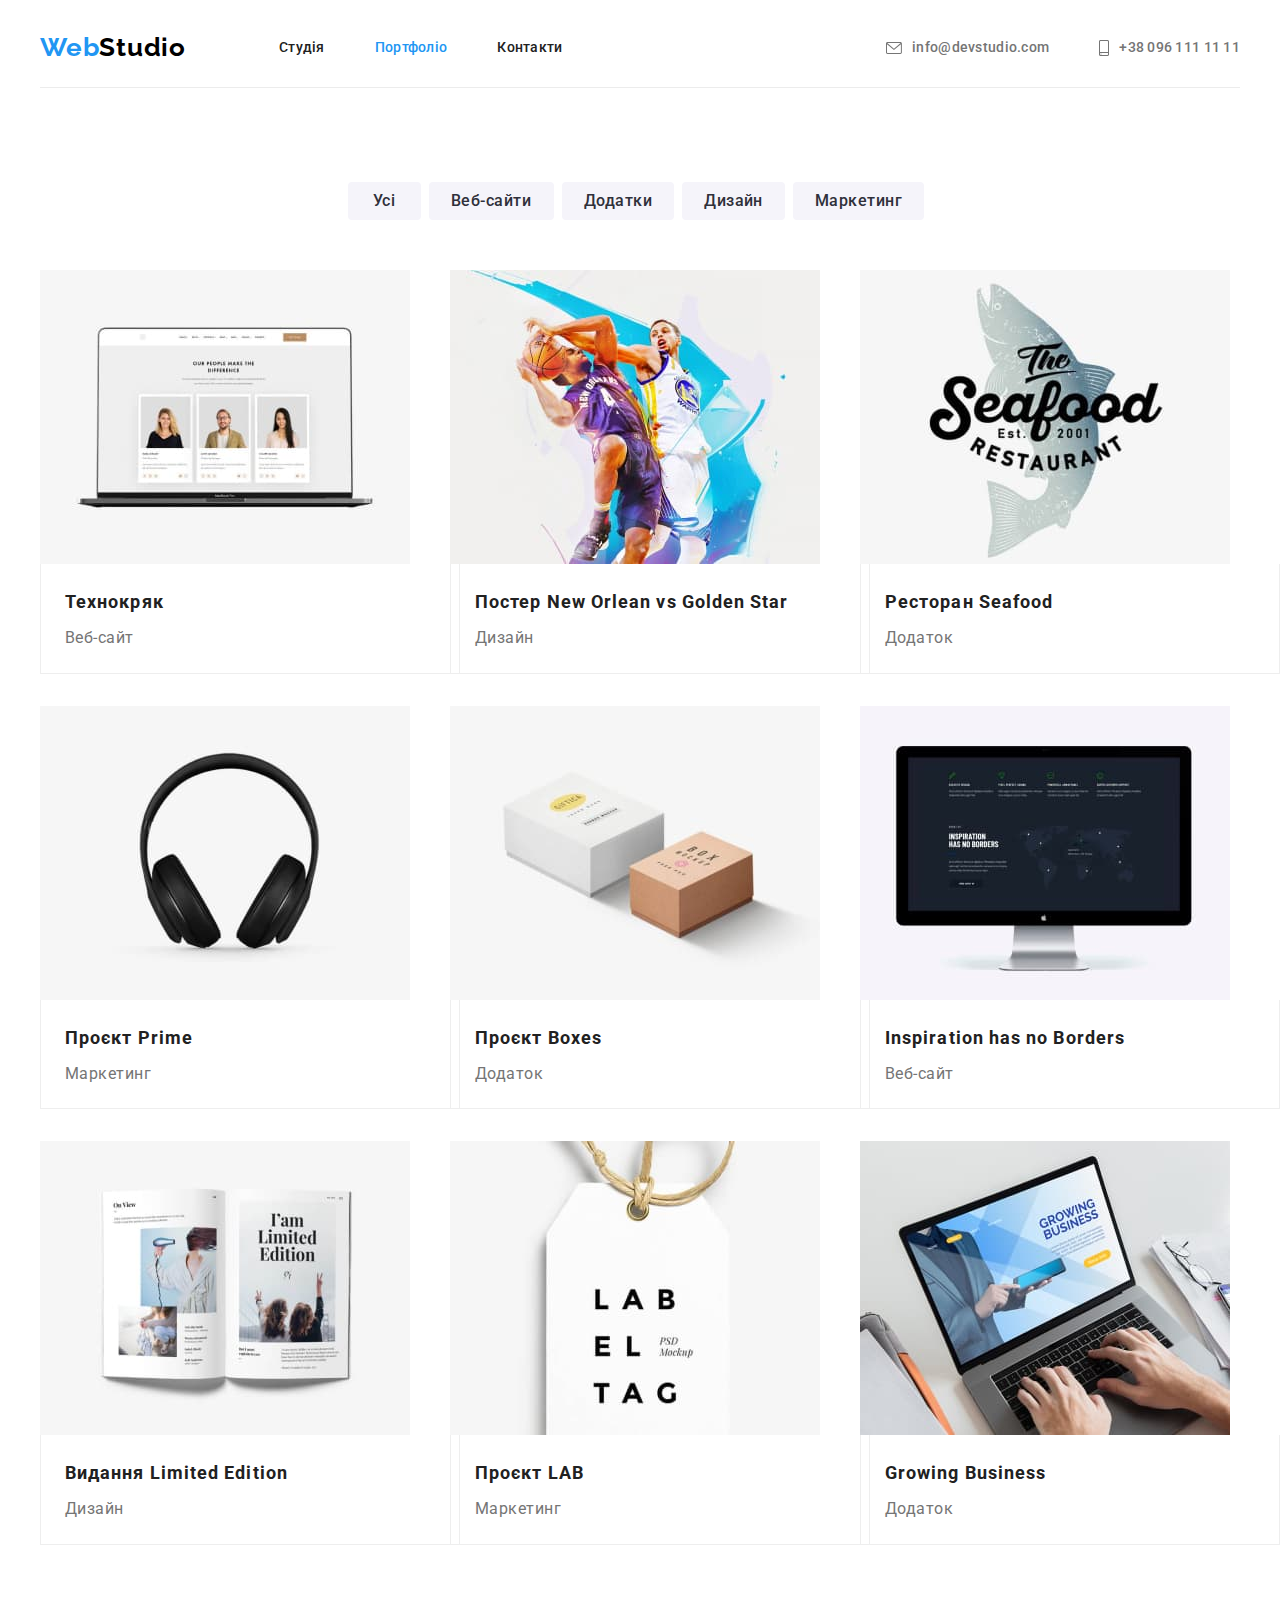
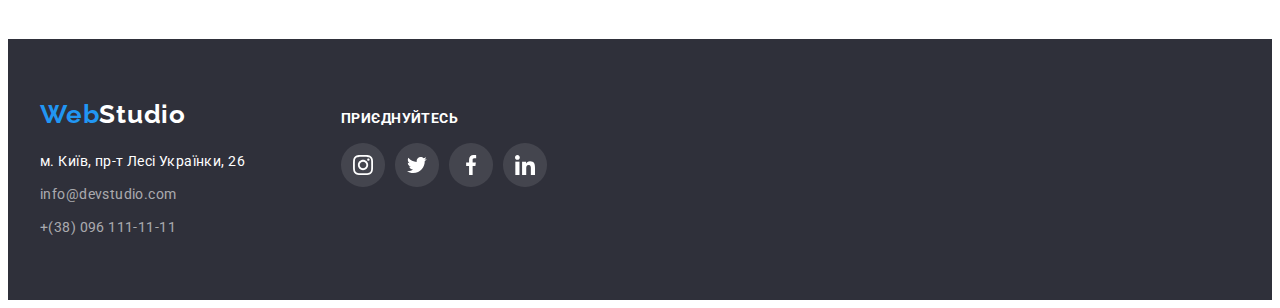
==== portfolio.html @ 00485f4c "Start" ====
<!DOCTYPE html>
<html lang="uk">

<head>
    <meta charset="UTF-8">
    <meta http-equiv="X-UA-Compatible" content="IE=edge">
    <meta name="viewport" content="width=device-width, initial-scale=1.0">
    <title>Домашнє завдання</title>
    <link
        href="https://fonts.googleapis.com/css2?family=Raleway:wght@700&family=Roboto:wght@400;500;700;900&display=swap"
        rel="stylesheet" />
    <link rel="stylesheet" href="https://cdnjs.cloudflare.com/ajax/libs/modern-normalize/1.1.0/modern-normalize.min.css"
        integrity="sha512-wpPYUAdjBVSE4KJnH1VR1HeZfpl1ub8YT/NKx4PuQ5NmX2tKuGu6U/JRp5y+Y8XG2tV+wKQpNHVUX03MfMFn9Q=="
        crossorigin="anonymous" referrerpolicy="no-referrer" />
    <link rel="stylesheet" href="css/styles.css" />
</head>

<body>
    <div class="container">
        <header class="page-header">
            <nav class="site-contacts">
                    <a href="" class="logo underline">Web<span class="black underline">Studio</span></a> 
                    <ul class="site-nav list">
                        <li class="nav-item"><a href="./index.html" class="link underline link-studio">Студія</a></li>
                        <li class="nav-item"><a href="./portfolio.html" class="link current underline link-studio">Портфоліо</a></li>
                        <li class="nav-item"><a href="" class="link underline link-studio">Контакти</a></li>
                    </ul>
                    <ul class="contacts-nav list">
                        <li class="aside icon-envelope">
                            <a href="" class="link underline">
                                <svg class="aside-icon" width="16" height="12">
                                    <use class="link-aside-icon" href="./images/icons.svg#icon-envelope"></use>
                                </svg>info@devstudio.com
                            </a>
                        </li>
                        <li class="aside icon-smartphone">
                            <a href="" class="link underline">
                                <svg class="aside-icon" width="10" height="16">
                                    <use class="link-aside-icon" href="./images/icons.svg#icon-smartphone"></use>
                                </svg>+38 096 111 11 11
                            </a>
                        </li>
                    </ul> 
            </nav>
        </header>
    </div>
    <main>
        <section class="section-navigation section">
            <div class="container benefits">
                <h1 class="hidden visually-hidden">Портфоліо</h1>
                <ul class="navigation list">
                    <li class="container-btn"><button type="button" class="button portfolio all">Усі</button></li>
                    <li class="container-btn"><button type="button" class="button portfolio web">Веб-сайти</button></li>
                    <li class="container-btn"><button type="button" class="button portfolio appendices">Додатки</button>
                    </li>
                    <li class="container-btn"><button type="button" class="button portfolio design">Дизайн</button></li>
                    <li class="container-btn"><button type="button"
                            class="button portfolio marketing">Маркетинг</button></li>
                </ul>
                <ul class="navigation-images list">
                    <li class="container-images">
                        <a href="" class="underline active">
                            <div class="wrap-box">
                                <div class="wrap-box-active">
                                    <img src="./images/techno.jpg" alt="Технокряк" width="370" height="294">
                                    <div class="active-position">
                                        <p class="navigation-text">Ресурс пропонує комплексні пропозиції з різним рівнем
                                            функціоналу та сервісів.
                                            Все це дозволить відвідувачу отримати вичерпні відомості про компанію чи
                                            приватну особу.
                                        </p>
                                    </div>
                                </div>
                                <div class="container-title">
                                    <h2 class="navigation-title">Технокряк</h2>
                                    <p class="title">Веб-сайт</p>
                                </div>
                            </div>
                        </a>
                    </li>
                    <li class="container-images">
                        <a href="" class="underline active">
                            <div class="wrap-box">
                                <div class="wrap-box-active">
                                    <img src="./images/neworlean.jpg" alt="Постер New Orlean vs Golden Star" width="370"
                                        height="294">
                                    <div class="active-position">
                                        <p class="navigation-text">Ресурс пропонує комплексні пропозиції з різним рівнем
                                            функціоналу та сервісів.
                                            Все це дозволить відвідувачу отримати вичерпні відомості про компанію чи
                                            приватну особу.
                                        </p>
                                    </div>
                                </div>
                                <div class="container-title">
                                    <h2 class="navigation-title">Постер New Orlean vs Golden Star</h2>
                                    <p class="title">Дизайн</p>
                                </div>
                            </div>
                        </a>
                    </li>
                    <li class="container-images">
                        <a href="" class="underline active">
                            <div class="wrap-box">
                                <div class="wrap-box-active">
                                    <img src="./images/seafood.jpg" alt="Ресторан Seafood" width="370" height="294">
                                    <div class="active-position">
                                        <p class="navigation-text">Ресурс пропонує комплексні пропозиції з різним рівнем
                                            функціоналу та сервісів.
                                            Все це дозволить відвідувачу отримати вичерпні відомості про компанію чи
                                            приватну особу.
                                        </p>
                                    </div>
                                </div>
                                <div class="container-title">
                                    <h2 class="navigation-title">Ресторан Seafood</h2>
                                    <p class="title">Додаток</p>
                                </div>
                            </div>
                        </a>
                    </li>
                    <li class="container-images">
                        <a href="" class="underline active">
                            <div class="wrap-box">
                                <div class="wrap-box-active">
                                    <img src="./images/prime.jpg" alt="Проєкт Prime" width="370" height="294">
                                    <div class="active-position">
                                        <p class="navigation-text">Ресурс пропонує комплексні пропозиції з різним рівнем
                                            функціоналу та сервісів.
                                            Все це дозволить відвідувачу отримати вичерпні відомості про компанію чи
                                            приватну особу.
                                        </p>
                                    </div>
                                </div>
                                <div class="container-title">
                                    <h2 class="navigation-title">Проєкт Prime</h2>
                                    <p class="title">Маркетинг</p>
                                </div>
                            </div>
                        </a>
                    </li>
                    <li class="container-images">
                        <a href="" class="underline active">
                            <div class="wrap-box">
                                <div class="wrap-box-active">
                                    <img src="./images/вoxes.jpg" alt="Проєкт Boxes" width="370" height="294">
                                    <div class="active-position">
                                        <p class="navigation-text">Ресурс пропонує комплексні пропозиції з різним рівнем
                                            функціоналу та сервісів.
                                            Все це дозволить відвідувачу отримати вичерпні відомості про компанію чи
                                            приватну особу.
                                        </p>
                                    </div>
                                </div>
                                <div class="container-title">
                                    <h2 class="navigation-title">Проєкт Boxes</h2>
                                    <p class="title">Додаток</p>
                                </div>
                            </div>
                        </a>
                    </li>
                    <li class="container-images">
                        <a href="" class="underline active">
                            <div class="wrap-box">
                                <div class="wrap-box-active">
                                    <img src="./images/inspiration.jpg" alt="Inspiration has no Borders" width="370"
                                        height="294">
                                    <div class="active-position">
                                        <p class="navigation-text">Ресурс пропонує комплексні пропозиції з різним рівнем
                                            функціоналу та сервісів.
                                            Все це дозволить відвідувачу отримати вичерпні відомості про компанію чи
                                            приватну особу.
                                        </p>
                                    </div>
                                </div>
                                <div class="container-title">
                                    <h2 class="navigation-title">Inspiration has no Borders</h2>
                                    <p class="title">Веб-сайт</p>
                                </div>
                            </div>
                        </a>
                    </li>
                    <li class="container-images">
                        <a href="" class="underline active">
                            <div class="wrap-box">
                                <div class="wrap-box-active">
                                    <img src="./images/limitededition.jpg" alt="Видання Limited Edition" width="370"
                                        height="294">
                                    <div class="active-position">
                                        <p class="navigation-text">Ресурс пропонує комплексні пропозиції з різним рівнем
                                            функціоналу та сервісів.
                                            Все це дозволить відвідувачу отримати вичерпні відомості про компанію чи
                                            приватну особу.
                                        </p>
                                    </div>
                                </div>
                                <div class="container-title">
                                    <h2 class="navigation-title">Видання Limited Edition</h2>
                                    <p class="title">Дизайн</p>
                                </div>
                            </div>
                        </a>
                    </li>
                    <li class="container-images">
                        <a href="" class="underline active">
                            <div class="wrap-box">
                                <div class="wrap-box-active">
                                    <img src="./images/lab.jpg" alt="Проєкт LAB" width="370" height="294">
                                    <div class="active-position">
                                        <p class="navigation-text">Ресурс пропонує комплексні пропозиції з різним рівнем
                                            функціоналу та сервісів.
                                            Все це дозволить відвідувачу отримати вичерпні відомості про компанію чи
                                            приватну особу.
                                        </p>
                                    </div>
                                </div>
                                <div class="container-title">
                                    <h2 class="navigation-title">Проєкт LAB</h2>
                                    <p class="title">Маркетинг</p>
                                </div>
                            </div>
                        </a>
                    </li>
                    <li class="container-images">
                        <a href="" class="underline active">
                            <div class="wrap-box">
                                <div class="wrap-box-active">
                                    <img src="./images/growing-business.jpg" alt="Growing Business" width="370"
                                        height="294">
                                    <div class="active-position">
                                        <p class="navigation-text">Ресурс пропонує комплексні пропозиції з різним рівнем
                                            функціоналу та сервісів.
                                            Все це дозволить відвідувачу отримати вичерпні відомості про компанію чи
                                            приватну особу.
                                        </p>
                                    </div>
                                </div>
                                <div class="container-title">
                                    <h2 class="navigation-title">Growing Business</h2>
                                    <p class="title">Додаток</p>
                                </div>
                            </div>
                        </a>
                    </li>
                </ul>
            </div>
        </section>
    </main>
    <footer class="basement">
        <div class="container social-link">
            <div class="logo-social-link">
                <a href="" class="logo-blue underline width-logo">Web<span
                        class="organization underline">Studio</span></a>
                <address class="wrapper">
                    <ul class="basement-address list">
                        <li class="indent"><a href="https://goo.gl/maps/bryajU4262Nfg22KA"
                                class="footer-text-color underline" target="_blank" rel="noopener noreferrer">
                                м. Київ, пр-т Лесі Українки, 26</a></li>
                        <li class="indent"><a href="mailto:info@devstudio.com"
                                class="footer underline">info@devstudio.com</a><br></li>
                        <li class="indent"><a href="tel:+380961111111" class="footer underline">+(38) 096 111-11-11</a>
                        </li>
                    </ul>
                </address>
            </div>
            <div class="social-link-icon">
                <strong class="link-title">ПРИЄДНУЙТЕСЬ</strong>
                <ul class="link-basement">
                    <li class="link-icon list">
                        <a href="#" class="svg-link">
                            <svg class="icon-basement" width="20" height="20">
                                <use class="svg-icons" href="./images/icons.svg#icon-instagram"></use>
                            </svg>
                        </a>
                    </li>
                    <li class="link-icon list">
                        <a href="#" class="svg-link">
                            <svg class="icon-basement list" width="20" height="20">
                                <use class="svg-icons" href="./images/icons.svg#icon-group"></use>
                            </svg>
                        </a>
                    </li>
                    <li class="link-icon list">
                        <a href="#" class="svg-link">
                            <svg class="icon-basement" width="20" height="20">
                                <use class="svg-icons" href="./images/icons.svg#icon-facebook"></use>
                            </svg>
                        </a>
                    </li>
                    <li class="link-icon list">
                        <a href="#" class="svg-link">
                            <svg class="icon-basement" width="20" height="20">
                                <use class="svg-icons" href="./images/icons.svg#icon-linkedin"></use>
                            </svg>
                        </a>
                    </li>
                </ul>
            </div>
    </footer>
</body>

</html>
---- css/styles.css ----
/* ======Index.html====== */

/* Основной текст #212121; */
/* Вторичный текст #757575 */
/* Белый цвет #FFFFFF;*/
/* Акцент #2196F3 */
/* Фон #2F303A; */
/* Фторичный фон #F5F4FA; */
/* Футер color: rgba(255, 255, 255, 0.6); */

/* html{
    box-sizing: border-box;
}

*,
*::before,
*::after{
    box-sizing: inherit;

} */

/* Секции */

/* Сброс стилей */
/* 
h1,
h2,
h3,
h4,
h5,
h6,
p{
margin-top: 0;
margin-bottom: 0;
} */

/* ul,ol{
margin-top: 0;
margin-bottom: 0; 
padding-left: 0;
} */

img{
    display: block;
}

.list{
    list-style: none;
    margin: 0;
    padding: 0;
}

.underline{
    text-decoration: none;
    
    

}

/* ALL STYTES */


.section{
    padding-bottom: 94px;
}  


.container{
    margin-left: auto;
    margin-right: auto;
    width: 1200px;
    /* outline: 2px solid tomato; */
    padding-left: 15px;
    padding-right: 15px;
    }

/* Переменная */
:root{
    --primary-text-color: #212121;
    --title-text-color: #757575;
    --accent-color: #2196F3;
    --background-color: #2F303A; 
    --hero-text-color: #FFFFFF;
    --button-color:#F5F4FA;
    --footer-contacts-color: rgba(255, 255, 255, 0.6);
    --black-hero-color: #000000;
    --container-bordder-color:#EEEEEE;
    --hero-solid-color: #C4C4C4;
    --link-icon-color: #AFB1B8; 
    --section-team-bacground-color:#F5F4FA;
    --timing-function-active: 250ms cubic-bezier(0.4, 0, 0.2, 1);

}

body {
    
    background: var(--hero-text-color);
    color: var(--primary-text-color);

    font-family: Roboto, sans-serif;
}

/* HEADER */

.page-header{
    
    padding-top: 24px;
    padding-bottom: 24px;
    border-bottom: 1px solid#ECECEC;
}

.site-contacts{
    
    display: flex;
    align-items: center;
}

/* Logo */ 

.logo{
    color: var(--accent-color);
    font-family: Raleway, sans-serif;
    font-weight: 700;
    font-size: 26px;
    line-height: 1.2;
    letter-spacing: 0.03em;

    margin-right: 93px;
}

.black{
    color: var(--black-hero-color);
    font-family: Raleway, sans-serif;
    font-weight: 700;
    font-size: 26px;
    line-height: 1.2;
    letter-spacing: 0.03em;
    
}
    
.logo-blue{
    color: var(--accent-color);
    font-family: Raleway, sans-serif;
    font-weight: 700;
    font-size: 26px;
    line-height: 1.2;
    letter-spacing: 0.03em;

    display: block;
    margin-bottom: 20px;

}

.organization{

    color: var(--hero-text-color);
    font-family: Raleway, sans-serif;
    font-weight: 700;
    font-size: 26px;
    line-height: 1.2;
    letter-spacing: 0.03em;
    
}

/* site-nav */

.site-nav{
    
    display: flex;
}

.nav-item{
    
    display: flex;
    align-items: center;
}

.link-studio{
    position: relative;
}

.link-studio::after{
    position: absolute;
    display: block;
    content: "";

    width: 100%;
    height: 4px;
    left: 0;
    bottom: -32px;

    
    background: #2196F3;
    border-radius: 2px;

    transition: opacity var(--timing-function-active);
    opacity: 0;
}

.link-studio:hover::after{
    opacity: 1;
}

/* .link-studio-portfolio::after{
    position: absolute;
    display: block;
    content: "";
    
    width: 72px;
    height: 4px;
    left: 0;
    bottom: -32px;

    
    background: #2196F3;
    border-radius: 2px;

    transition: opacity var(--timing-function-active);
    opacity: 0;
}

.link-studio-portfolio:hover::after{
    opacity: 1;
} */

/* .nav-item-contacts::after{
    position: absolute;
    left: 452px;
    top: 75px;

    display: block;
    content: "";
    width: 68px;
    height: 4px;
    
    background: #2196F3;
    border-radius: 2px;

    transition: opacity cubic-bezier(0.4, 0, 0.2, 1) 250ms 0ms;
    opacity: 0;
}

.nav-item-contacts:hover::after{
    opacity: 1;
} */


.site-nav .nav-item:not(:last-child){
    margin-right: 50px;
}


.site-nav .link {
    color: var(--primary-text-color);
    font-weight: 500;
    font-size: 14px;
    line-height: 1.14;
    letter-spacing: 0.02em;

    transition: color 250ms cubic-bezier(0.4, 0, 0.2, 1);
}

.site-nav .link:hover, 
.site-nav .link:focus{
    color: var(--accent-color);
}

.site-nav .link:last-child{
    margin-right: 0;
}

.site-nav .link.current{
    color: var(--accent-color);
}

/* contacts-nav */

.contacts-nav{
display: flex;
margin-left: auto;
}

.contacts-nav .aside:not(:last-child){
    margin-right: 50px;
}

.aside-icon{
    margin: 0;
    padding: 0;
    margin-right: 10px;
    fill: var(--title-text-color);

    transition: fill 250ms cubic-bezier(0.4, 0, 0.2, 1);
}

.link:hover .aside-icon,
.link:focus .aside-icon{
    fill: var(--accent-color);
}


/* .aside::before{
    content: "";
    display: inline-flex;
    width: 16px; 
    min-height: 16px;
    margin-right: 10px;
    outline: 1px solid tomato;
    background-repeat: no-repeat;
    background-position: center;
} */

/* .icon-envelope::before{
    min-height: 12px;
    background-image: url(../images/envelope.svg);
}

.icom-smartphone::before{
    background-image: url(../images/smartphone.svg);
} */


.contacts-nav .link {
    display: flex;
    align-items: center;

    color: var(--title-text-color);
    font-weight: 500;
    font-size: 14px;
    line-height: 1.14;
    letter-spacing: 0.02em;

    transition: color 250ms cubic-bezier(0.4, 0, 0.2, 1);

}

.link:hover,
.link:focus{
    color: var(--accent-color);
}


/* Hero */

.overlay{
    max-width: 1600px;
    height: 600px;
    margin-left: auto;
    margin-right: auto;
    outline: 1px solid var(--hero-solid-color);
    /* background-repeat: no-repeat; */
    background-size: cover;
    background-position: center;
    background-color: var(--hero-solid-color);
    background-image: 
    linear-gradient(to right, rgba(47, 48, 58, 0.4), 
    rgba(47, 48, 58, 0.4)),
    url(../images/hero-img.jpg);
}

.container-hero{
    
    text-align: center;
    display: flex;
    flex-direction: column;
    align-items: center;
    padding-top: 200px;
    padding-bottom: 200px;
}

.hero-title {

    color: var(--hero-text-color);
    font-weight: 900;
    font-size: 44px;
    line-height: 1.4;
    letter-spacing: 0.06em;
    text-transform: uppercase;
    width: 698px;

    margin-top: 0;
    margin-bottom: 30px;
    margin-right: auto;
    margin-left: auto;
}

/* Button */

/* .button{
    color: var(--primary-text-color);
    background-color: var(--hero-text-color);
    cursor: pointer;
    
} */

.button.primary{
    color: var(--hero-text-color);
    background-color: var(--accent-color);
    font-weight: 700;
    font-size: 16px;
    line-height: 1.8;
    align-items: center;
    text-align: center;
    letter-spacing: 0.06em;
    border: none;

    display: inline-block;
    border-radius: 4px;
    padding: 10px 32px;
    min-width: 216px;
    align-items: center;
    
}

/* Преимущества */

.section-feature{
    padding-top: 94px;
}

.feature{ 
    display: flex;
}

.feature-desc:not(:last-child){
    margin-right: 30px;
}

.icons{
    display: flex;
    height: 120px;
    margin-bottom: 30px;
    /* outline: 1px solid tomato; */
    justify-content: center;
    align-items: center;
    background-color: var(--button-color);
}


/* .feature-desc.icon-antenna::before{
    background-image: url(../images/antenna.svg);
}

.feature-desc.icon-clock::before{
    background-image: url(../images/clock.svg);
}  

.feature-desc.icon-diagram::before{
    background-image: url(../images/diagram.svg);
}

.feature-desc.icon-astronaut::before{
    background-image: url(../images/astronaut.svg);
} */

.feature .section-title{
    font-weight: 700;
    font-size: 14px;
    line-height: 1.14;
    letter-spacing: 0.03em;

    margin-top: 0;
    margin-bottom: 10px;
}

.feature .title{
    font-weight: 400;
    font-size: 14px;
    line-height: 1.7;
    letter-spacing: 0.03em;
    width: 270px;

    margin-top: 0;
    margin-bottom: 0;
}

/* Чем занимаемся */

.section-doing{
    padding-top: 0;
}

.images{
    display: flex;
    justify-content: space-between;
    
}

.img-list:not(:last-child){
    margin-right: 30px;
}

.section .doing-title{
    font-weight: 700;
    font-size: 36px;
    line-height: 1.16;
    text-align: center;
    letter-spacing: 0.03em;

    margin-top: 0;
    margin-bottom: 50px;
} 

/* Наша команда */

.background-color{
    background-color: var(--section-team-bacground-color);
}

.our-section{
    padding-top: 94px;
}

.images-team{
    display: flex; 
    flex-wrap: wrap;
}

.img-team{
    box-shadow: 0px 1px 3px rgba(0, 0, 0, 0.12), 
    0px 1px 1px rgba(0, 0, 0, 0.14), 
    0px 2px 1px rgba(0, 0, 0, 0.2);

    width: calc((100% - 90px)/ 4);
    margin-right: 30px;

}

.img-team:nth-child(4n){
    margin-right: 0px;
}

.images-subtitle{
    background-color: var(--hero-text-color);
    
    display: block;
    margin-left: auto;
    margin-right: auto;
    width: 270px;
    padding: 30px;

}

.wrap{
    display: flex;
}

.thumb{
    display: flex;
    justify-content: center;
    align-items: center;
    height: 44px;
    width: 44px;
    margin-right: 10px;
    border-radius: 50%;
    /* outline: 1px solid tomato; */
    background-size: 20px;
    background-repeat: no-repeat;
    background-position: center;

    transition: background-color 250ms cubic-bezier(0.4, 0, 0.2, 1);
}

.thumb:hover, 
.thumb:focus{
    background-color:var(--accent-color);
}

.thumb:last-child{
    margin-right: 0;
}


.images-subtitle-icon{
    fill: var(--link-icon-color);

    transition: fill 250ms cubic-bezier(0.4, 0, 0.2, 1);
}

.thumb:hover .images-subtitle-icon,
.thumb:focus .images-subtitle-icon{
    fill: var(--button-color);
}

.section .section-team{
    font-weight: 700;
    font-size: 36px;
    line-height: 1.16;
    text-align: center;
    letter-spacing: 0.03em;

    margin-top: 0;
    margin-bottom: 50px;
}

.section .our-team{
    font-weight: 500;
    font-size: 16px;
    line-height: 1.18;
    text-align: center;
    letter-spacing: 0.03em;

    margin-top: 0;
    margin-bottom: 10px;
}

.section .team{
    font-weight: 400;
    font-size: 16px;
    line-height: 1.18;
    text-align: center;
    letter-spacing: 0.03em;
    color: var(--title-text-color);

    margin-top: 0;
    margin-bottom: 16px;
}

/* clients company */

.clients{
    padding-top: 94px;
}

.clients-title{
    font-weight: 700;
    font-size: 36px;
    line-height: 1.16;
    text-align: center;
    letter-spacing: 0.03em;

    margin-top: 0;
    margin-bottom: 50px;
}

.clients-items{
    display: flex;
    justify-content: space-between;

}

.link-companys{
    display: flex;
    justify-content: center;
    align-items: center; 
    fill: var(--link-icon-color);

    width: 170px;
    height: 92px;
    border: 1px solid var(--link-icon-color);
    border-radius: 4%;

    transition: fill 250ms cubic-bezier(0.4, 0, 0.2, 1), 
    border-color 250ms cubic-bezier(0.4, 0, 0.2, 1);
}

.link-companys:focus,
.link-companys:hover{
    fill: var(--accent-color);
    border-color: var(--accent-color);
}

/*  Подвал */

.social-link{
    display: flex;
    align-items: baseline;
}

.indent:not(:last-child){
margin-bottom: 9px;
}

.footer-text-color{
    font-weight: 400;
    font-size: 14px;
    line-height: 1.7;
    letter-spacing: 0.03em;
    color: var(--hero-text-color);
    font-style: normal;

    transition: color 250ms cubic-bezier(0.4, 0, 0.2, 1);
}

.footer-text-color:hover,
.footer-text-color:focus{
    color: var(--accent-color);
}


.basement{
    background-color: var(--background-color);
    padding-top: 60px;
    padding-bottom: 60px;
    
}

.width-logo{
    width: 231px;
}

.address{
    font-weight: 400;
    font-size: 14px;
    line-height: 1.7;
    letter-spacing: 0.03em;
    color: var(--hero-text-color);
    list-style: normal;
    font-style: normal;
}

.footer{
    font-weight: 400;
    font-size: 14px;
    line-height: 1.7;
    letter-spacing: 0.03em;
    color: var(--footer-contacts-color);
    font-style: normal;

    transition: color 250ms cubic-bezier(0.4, 0, 0.2, 1);
}

.footer:hover, 
.footer:focus{
    color: var(--accent-color);
}

.wrapper{
    display: flex;
    width: 231px; 
    margin-right: 70px;
}

.link-title{
    
    font-weight: 700;
    font-size: 14px;
    line-height: 1.14;
    letter-spacing: 0.03em;
    margin-top: 0;
    margin-bottom: 20px;
    color: var(--hero-text-color);
}

.link-basement{
    display: flex;
    padding: 0;
}

.svg-link{
    display: flex;
    justify-content: center;
    align-items: center;

    height: 44px;
    width: 44px;
    margin-right: 10px;
    border-radius: 50%;
    background-image:linear-gradient(to right, rgba(255, 255, 255, 0.1), rgba(255, 255, 255, 0.1));
    background-size: 20px;
    background-position: center;

    transition: background-color 250ms cubic-bezier(0.4, 0, 0.2, 1);
}

.svg-link:hover, 
.svg-link:focus{
    background-color:var(--accent-color);
}

.link-icon:last-child{
    margin-right: 0;
}

.icon-basement{
    fill: var(--hero-text-color);
}

/* ======Portfolio.html====== */

/* Цвет кнопки #F5F4FA; */
/* Кнопка в фокусе #2196F3; */
/* Основной фон  #FFFFFF;*/
/* Вторичный текст #757575 */
/* Основной текст #212121; */
/* Футер color: rgba(255, 255, 255, 0.6); */
/* Фон карточки #EEEEEE; */

.portfolio-border{
    border-bottom: 1px solid #ECECEC;
}

/* Button */

.button{
    color: var(--background-color);
    background-color: var(--button-color);
    font-weight: 500;
    font-size: 16px;
    line-height: 1.6;
    text-align: center;
    letter-spacing: 0.03em;
    cursor: pointer;
    border: none;
    border-radius: 10px;
    font-family: inherit;

    transition: color 250ms cubic-bezier(0.4, 0, 0.2, 1),
    background-color 250ms cubic-bezier(0.4, 0, 0.2, 1),
    box-shadow 250ms cubic-bezier(0.4, 0, 0.2, 1);
    
}

.navigation .button.portfolio:hover,
.navigation .button.portfolio:focus
{
    color: var(--hero-text-color);
    background-color: var(--accent-color);
    box-shadow: 0px 3px 1px rgba(0, 0, 0, 0.1), 
    0px 1px 2px rgba(0, 0, 0, 0.08), 
    0px 2px 2px rgba(0, 0, 0, 0.12);
    
}

.portfolio.all{

    border-radius: 4px;
    padding: 6px 25px;
    min-width: 73px;
    display: inline-block;
    align-items: center;
}

.portfolio.web{

    border-radius: 4px;
    padding: 6px 22px;
    min-width: 125px;
    display: inline-block;
    align-items: center;
}

.portfolio.appendices{

    border-radius: 4px;
    padding: 6px 22px;
    min-width: 112px;
    display: inline-block;
    align-items: center;
}

.portfolio.design{

    border-radius: 4px;
    padding: 6px 22px;
    min-width: 103px;
    display: inline-block;
    align-items: center;
}

.portfolio.marketing{

    border-radius: 4px;
    padding: 6px 22px;
    min-width: 130px;
    display: inline-block;
    align-items: center;
}

/* navigation */

.navigation{
    display: flex;
    justify-content: center;
    margin-bottom: 50px;
}

.container-btn{
    margin-right: 8px;

}

.navigation-title {
    color: var(--primary-text-color);
    font-weight: 700;
    font-size: 18px;
    line-height: 2;
    letter-spacing: 0.06em;

    margin-top: 0;
    margin-bottom: 4px;
    width: 322px;

}

/* Navigation-images */

.section-navigation{
    padding-top: 94px;
}

.navigation-images{
    display: flex;
    flex-wrap: wrap;
}

.container-images{
    
    width: calc((100% - 60px)/ 3);
    margin-right: 30px;
    margin-bottom: 32px;
}

.container-images:nth-child(3n){
    margin-right: 0px;
}

.container-images:nth-last-child(-n + 3){
    margin-bottom: 0px;
}

.wrap-box{
    transition: box-shadow 250ms cubic-bezier(0.4, 0, 0.2, 1);
}

.active:hover .wrap-box{
    box-shadow: 0px 1px 1px rgba(0, 0, 0, 0.12), 
    0px 4px 4px rgba(0, 0, 0, 0.06), 
    1px 4px 6px rgba(0, 0, 0, 0.16);
}

.container-title{
    display: block;
    width: 370px;
    padding: 20px 24px;
    border: 1px solid var(--container-bordder-color);
    border-top: 0;
}

.wrap-box-active{
    position: relative;
    overflow: hidden; 
}

.active-position{
    position: absolute;    
    width: 370px;
    height: 294px;
    /* top: 50%;
    left: 50%; */
    /* transform: translate(-50%, -50%);  */
    transition:
    transform 250ms cubic-bezier(0.4, 0, 0.2, 1);  

    /* opacity: 0; */
    transform: translateY(0); 

    background-color:  rgba(33, 150, 243, 0.9);
}

.active:hover .active-position{
    /* opacity: 1; */
    transform: translateY(-100%);
}

.navigation-text{

    color: var(--button-color);
    
    font-weight: 400;
    font-size: 18px;
    line-height: 1.5;
    letter-spacing: 0.03em;
    padding: 63px 24px;

    margin: 0;
    }   

/*  Title */

.title {
    color: var(--title-text-color);
    font-weight: 400;
    font-size: 16px;
    line-height: 1.8;
    letter-spacing: 0.03em;

    margin-top: 0;
    margin-bottom: 0;
}

/* Скрытый заголовок */

.hidden{

    color: var(--hero-text-color);
    font-weight: 900;
    font-size: 44px;
    line-height: 1.4;
    text-align: center;
    letter-spacing: 0.06em;
    text-transform: uppercase;

    margin-top: 0;
    margin-bottom: 0;
    visibility: hidden;
}

.visually-hidden {
    position: absolute;
    width: 1px;
    height: 1px;
    margin: -1px;
    border: 0;
    padding: 0;


    white-space: nowrap;
    clip-path: inset(100%);
    clip: rect(0 0 0 0);
    overflow: hidden;
}


/*=====Modal.html=====*/

.backdrop{
    position: fixed;
    top: 0;
    left: 0;
    width: 100vw;
    height: 100vh;
    background-color: rgba(0, 0, 0, 0.2);

    transition:
    opacity 250ms cubic-bezier(0.4, 0, 0.2, 1),
    visibility 250ms cubic-bezier(0.4, 0, 0.2, 1);

}

.backdrop.is-hidden{
    opacity: 0;
    visibility: hidden;
    pointer-events: none;
}

.modal{
    position: absolute;
    top: 50%;
    left: 50%;
    transform: translate(-50%, -50%);

    width: 528px;
    height: 580px;
    border-radius: 4px;

    background-color: var(--hero-text-color);
}

.modal-close-btn{
    position: absolute;
    top: 8px;
    right: 8px;

    display: flex;
    justify-content: center;
    align-items: center;

    width: 30px;
    height: 30px;
    border-radius: 50%;
    background-color: transparent;
    border: 1px solid rgba(0, 0, 0, 0.1);
    box-shadow: 0px 1px 3px rgba(0, 0, 0, 0.12), 
    0px 1px 1px rgba(0, 0, 0, 0.14), 0px 2px 1px rgba(0, 0, 0, 0.2);
    padding: 0;
    cursor: pointer;

}
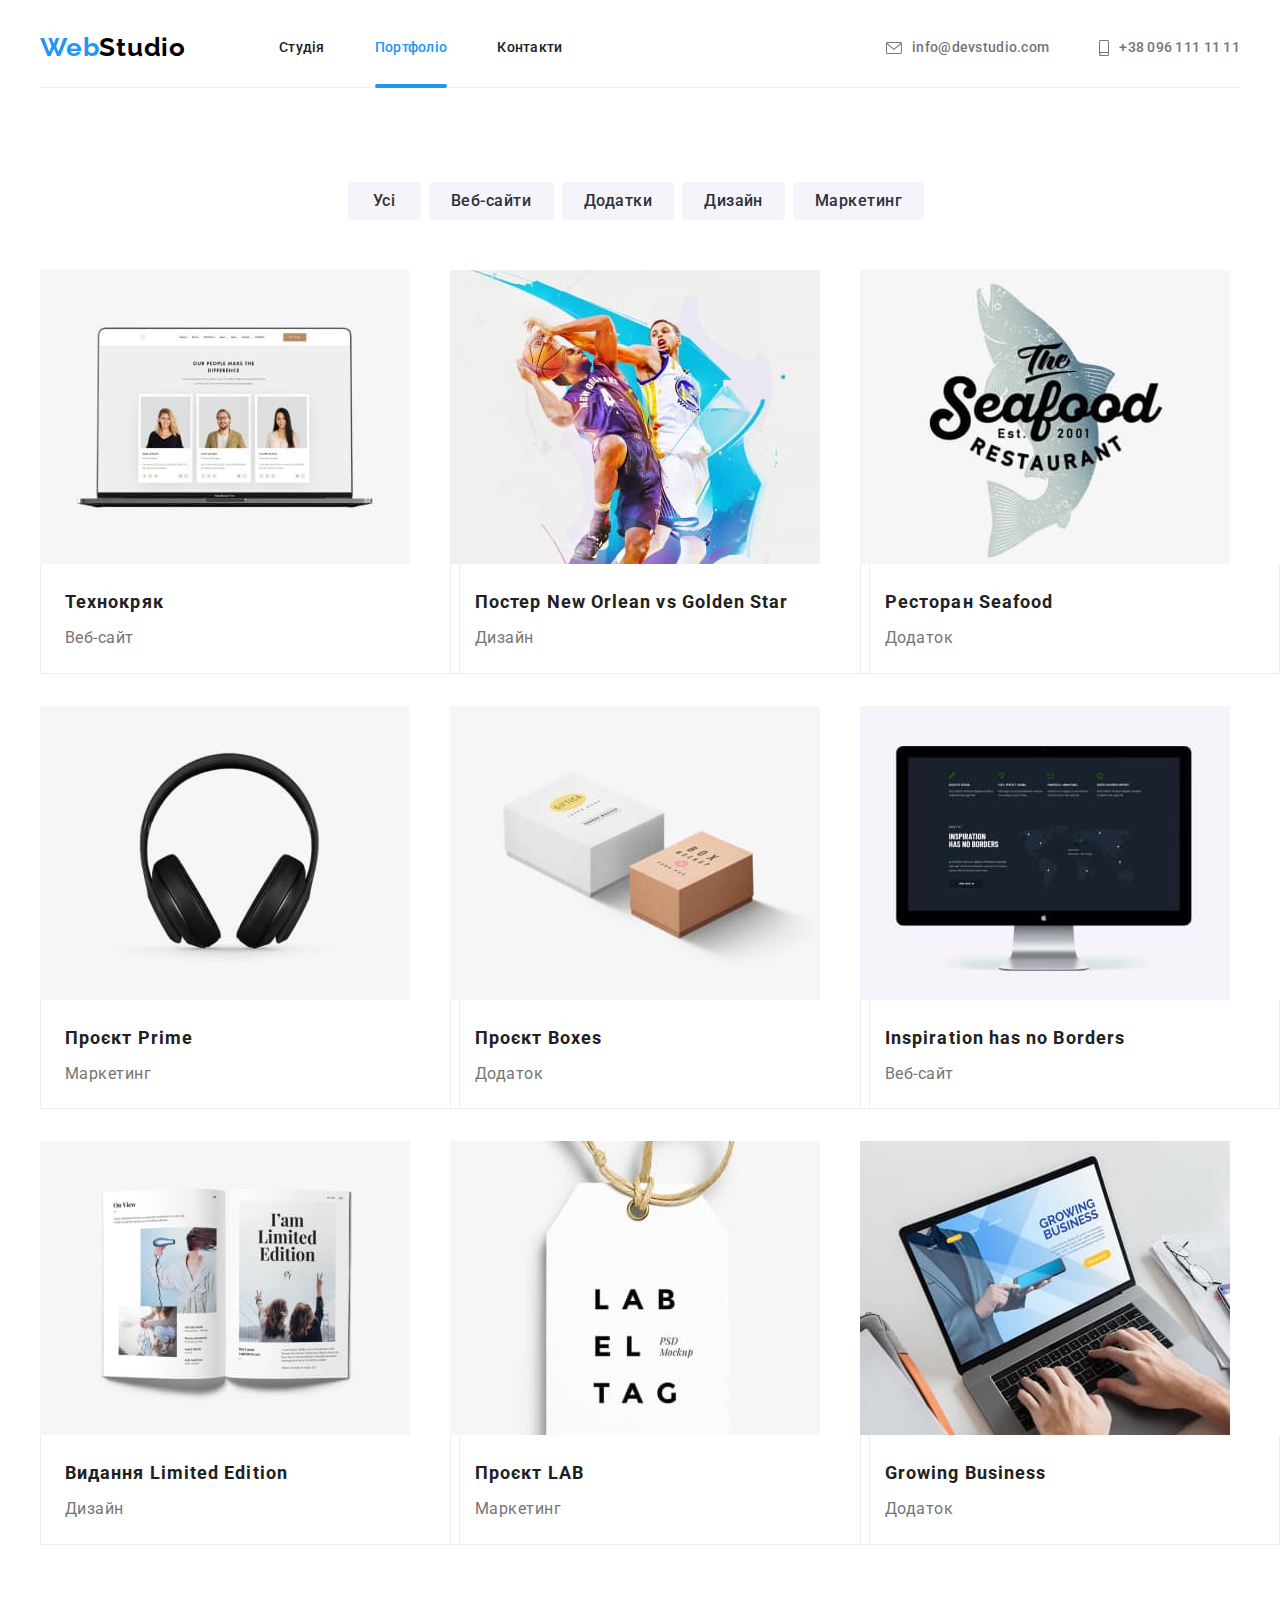
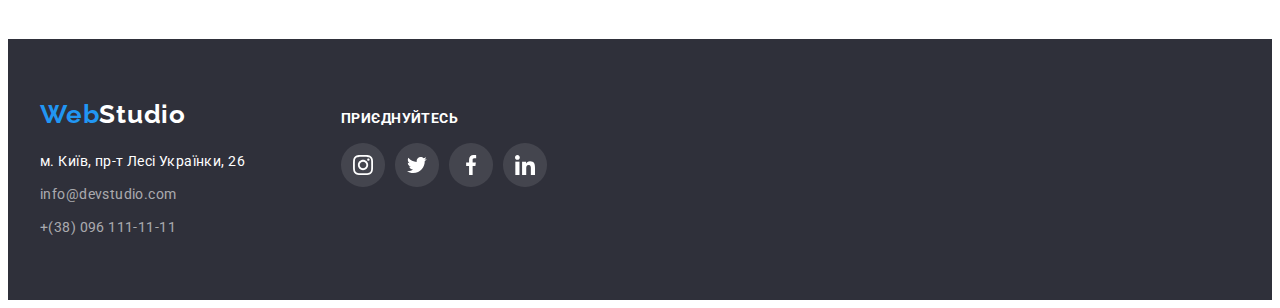
==== commit c198ca2c: "correct" ====
--- a/portfolio.html
+++ b/portfolio.html
@@ -21,9 +21,9 @@
             <nav class="site-contacts">
                     <a href="" class="logo underline">Web<span class="black underline">Studio</span></a> 
                     <ul class="site-nav list">
-                        <li class="nav-item"><a href="./index.html" class="link underline link-studio">Студія</a></li>
+                        <li class="nav-item"><a href="./index.html" class="link underline">Студія</a></li>
                         <li class="nav-item"><a href="./portfolio.html" class="link current underline link-studio">Портфоліо</a></li>
-                        <li class="nav-item"><a href="" class="link underline link-studio">Контакти</a></li>
+                        <li class="nav-item"><a href="" class="link underline">Контакти</a></li>
                     </ul>
                     <ul class="contacts-nav list">
                         <li class="aside icon-envelope">
--- a/css/styles.css
+++ b/css/styles.css
@@ -170,13 +170,9 @@
 }
 
 .nav-item{
-    
-    display: flex;
-    align-items: center;
-}
-
-.link-studio{
     position: relative;
+    display: flex;
+    align-items: center;
 }
 
 .link-studio::after{
@@ -194,12 +190,12 @@
     border-radius: 2px;
 
     transition: opacity var(--timing-function-active);
-    opacity: 0;
-}
-
-.link-studio:hover::after{
+    /* opacity: 0; */
+}
+
+/* .link-studio:hover::after{
     opacity: 1;
-}
+} */
 
 /* .link-studio-portfolio::after{
     position: absolute;
@@ -501,6 +497,35 @@
     margin-bottom: 50px;
 } 
 
+.img-list{
+    position: relative;  
+}
+
+.doing-position{
+    display: flex;
+    justify-content: center;
+    align-items: center;
+
+    position: absolute;
+    width: 370px;
+    height: 70px;
+    bottom: 0%;
+
+    background-color: rgba(47, 48, 58, 0.8);
+}
+.doing-text{
+    
+    font-weight: 700;
+    font-size: 14px;
+    line-height: 1.15;
+    text-align: center;
+    letter-spacing: 0.03em;
+    margin: 0;
+    bottom: 0;    
+    color: var(--hero-text-color);
+}
+
+
 /* Наша команда */
 
 .background-color{
@@ -1031,6 +1056,7 @@
     width: 100vw;
     height: 100vh;
     background-color: rgba(0, 0, 0, 0.2);
+    
 
     transition:
     opacity 250ms cubic-bezier(0.4, 0, 0.2, 1),
@@ -1038,7 +1064,7 @@
 
 }
 
-.backdrop.is-hidden{
+.backdrop.is-hidden {
     opacity: 0;
     visibility: hidden;
     pointer-events: none;
@@ -1048,14 +1074,24 @@
     position: absolute;
     top: 50%;
     left: 50%;
-    transform: translate(-50%, -50%);
+    transform: translate(-50%, -50%) scale(1);
 
     width: 528px;
     height: 580px;
     border-radius: 4px;
 
     background-color: var(--hero-text-color);
-}
+    transition: 
+    opacity 250ms cubic-bezier(0.4, 0, 0.2, 1),
+    transform 250ms cubic-bezier(0.4, 0, 0.2, 1);
+}
+
+.backdrop.is-hidden .modal{
+    
+    transform: translate(-50%, -50%) scale(0.5);
+    opacity: 0;
+}
+
 
 .modal-close-btn{
     position: absolute;
